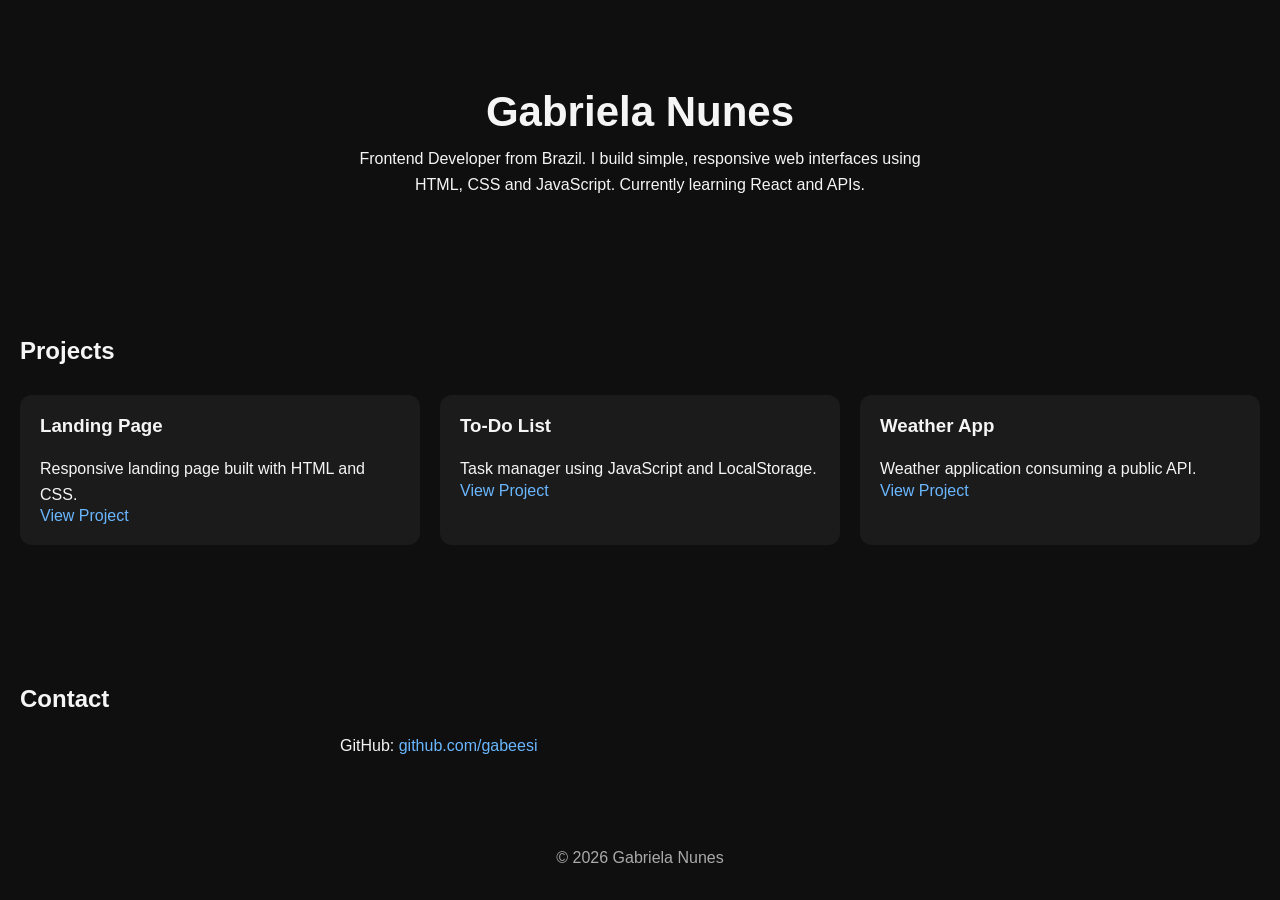
==== index.html @ 38191919 "new resume" ====
<!DOCTYPE html>
<html lang="pt-BR">
<head>
  <meta charset="UTF-8" />
  <meta name="viewport" content="width=device-width, initial-scale=1.0" />
  <title>Gabriela Nunes | Frontend Developer</title>
  <style>
    body{font-family:Arial, Helvetica, sans-serif;margin:0;background:#0f0f0f;color:#f5f5f5}
    header{padding:60px 20px;text-align:center}
    h1{font-size:42px;margin-bottom:10px}
    p{max-width:600px;margin:auto;line-height:1.6}
    section{padding:60px 20px}
    .projects{display:grid;grid-template-columns:repeat(auto-fit,minmax(250px,1fr));gap:20px;margin-top:30px}
    .card{background:#1b1b1b;padding:20px;border-radius:12px}
    .card h3{margin-top:0}
    a{color:#6ab7ff;text-decoration:none}
    footer{text-align:center;padding:30px 10px;color:#aaa}
  </style>
</head>
<body>

<header>
  <h1>Gabriela Nunes</h1>
  <p>Frontend Developer from Brazil. I build simple, responsive web interfaces using HTML, CSS and JavaScript. Currently learning React and APIs.</p>
</header>

<section>
  <h2>Projects</h2>
  <div class="projects">

    <div class="card">
      <h3>Landing Page</h3>
      <p>Responsive landing page built with HTML and CSS.</p>
      <a href="#">View Project</a>
    </div>

    <div class="card">
      <h3>To‑Do List</h3>
      <p>Task manager using JavaScript and LocalStorage.</p>
      <a href="#">View Project</a>
    </div>

    <div class="card">
      <h3>Weather App</h3>
      <p>Weather application consuming a public API.</p>
      <a href="#">View Project</a>
    </div>

  </div>
</section>

<section>
  <h2>Contact</h2>
  <p>
    GitHub: <a href="https://github.com/gabeesi">github.com/gabeesi</a><br/>
  </p>
</section>

<footer>
  © 2026 Gabriela Nunes
</footer>

</body>
</html>
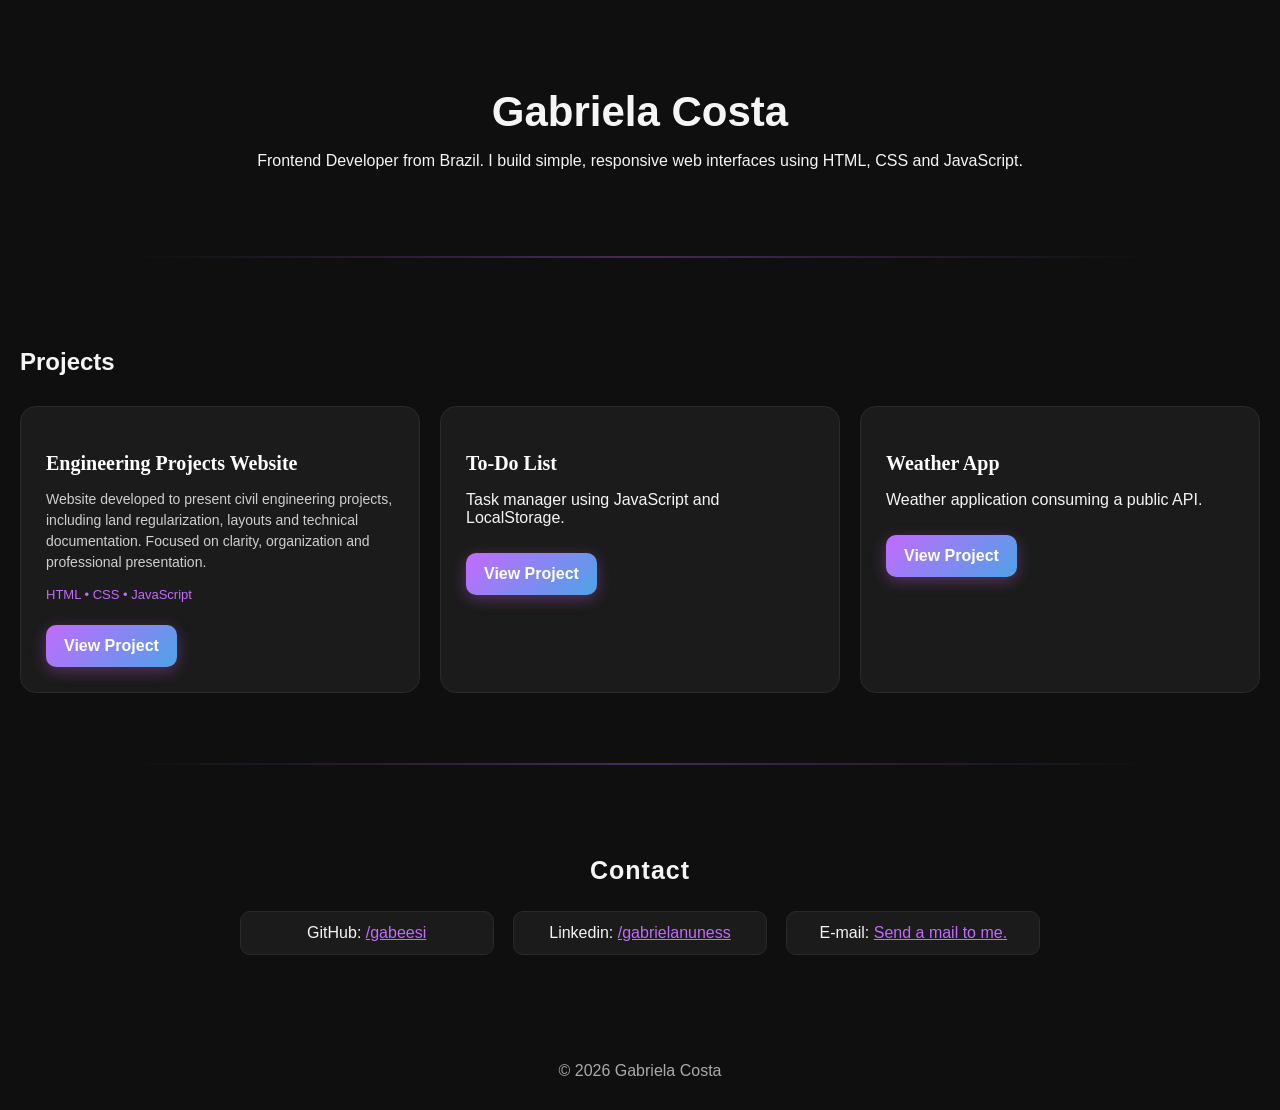
==== commit 440b2904: "att" ====
--- a/index.html
+++ b/index.html
@@ -3,63 +3,55 @@
 <head>
   <meta charset="UTF-8" />
   <meta name="viewport" content="width=device-width, initial-scale=1.0" />
-  <title>Gabriela Nunes | Frontend Developer</title>
-  <style>
-    body{font-family:Arial, Helvetica, sans-serif;margin:0;background:#0f0f0f;color:#f5f5f5}
-    header{padding:60px 20px;text-align:center}
-    h1{font-size:42px;margin-bottom:10px}
-    p{max-width:600px;margin:auto;line-height:1.6}
-    section{padding:60px 20px}
-    .projects{display:grid;grid-template-columns:repeat(auto-fit,minmax(250px,1fr));gap:20px;margin-top:30px}
-    .card{background:#1b1b1b;padding:20px;border-radius:12px}
-    .card h3{margin-top:0}
-    a{color:#6ab7ff;text-decoration:none}
-    footer{text-align:center;padding:30px 10px;color:#aaa}
-  </style>
+  <title>Gabriela Costa | Frontend Developer</title>
+  <link rel="stylesheet" href="index.css" />
 </head>
 <body>
 
 <header>
-  <h1>Gabriela Nunes</h1>
-  <p>Frontend Developer from Brazil. I build simple, responsive web interfaces using HTML, CSS and JavaScript. Currently learning React and APIs.</p>
+  <h1>Gabriela Costa</h1>
+  <p>Frontend Developer from Brazil. I build simple, responsive web interfaces using HTML, CSS and JavaScript.</p>
 </header>
-
+<hr>
 <section>
   <h2>Projects</h2>
   <div class="projects">
-
     <div class="card">
-      <h3>Landing Page</h3>
-      <p>Responsive landing page built with HTML and CSS.</p>
-      <a href="#">View Project</a>
+    <h3>Engineering Projects Website</h3>
+      <p class="description">Website developed to present civil engineering projects, including land regularization, layouts and technical documentation. Focused on clarity, organization and professional presentation.</p>
+      <p class="tech">HTML • CSS • JavaScript</p>
+      <a class="btn" href="https://gabeesi.github.io/ArtesiaEC/" target="_blank">View Project</a>
     </div>
 
     <div class="card">
-      <h3>To‑Do List</h3>
+      <h3>To-Do List</h3>
       <p>Task manager using JavaScript and LocalStorage.</p>
-      <a href="#">View Project</a>
+      <a class="btn" href="https://gabeesi.github.io/ArtesiaEC/" target="_blank">View Project</a>
     </div>
 
     <div class="card">
       <h3>Weather App</h3>
       <p>Weather application consuming a public API.</p>
-      <a href="#">View Project</a>
+     <a class="btn" href="https://gabeesi.github.io/ArtesiaEC/" target="_blank">View Project</a>
     </div>
-
+   
+  </div>
+</section>
+<hr>
+<section class="contact-section">
+  <h2>Contact</h2>
+  <div class="contact-container">
+      <p>GitHub: <a class="a1" href="https://github.com/gabeesi" target="_blank">/gabeesi</a></p>
+      <p>Linkedin: <a class="a1" href="https://www.linkedin.com/in/gabrielanuness/" target="_blank">/gabrielanuness</a></p>
+      <p>E-mail: <a class="a1" href="mailto:gabeesi.kg@gmail.com" target="_blank">Send a mail to me.</a></p>
   </div>
 </section>
 
-<section>
-  <h2>Contact</h2>
-  <p>
-    GitHub: <a href="https://github.com/gabeesi">github.com/gabeesi</a><br/>
-  </p>
-</section>
-
 <footer>
-  © 2026 Gabriela Nunes
+  © 2026 Gabriela Costa
 </footer>
 
+<script src="index.js"></script>
 </body>
 </html>
 
--- a/index.css
+++ b/index.css
@@ -0,0 +1,139 @@
+
+body{
+  font-family:Arial, Helvetica, sans-serif;
+  margin:0;
+  background:#0f0f0f;
+  color:#f5f5f5;
+}
+
+header{
+  padding:60px 20px;
+  text-align:center;
+}
+
+hr{
+  border: none;
+  height: 2px;
+  opacity: 0.3;
+  margin: 10px auto;
+  width: 80%;
+  background: linear-gradient(to right, transparent, #c36aff, transparent);
+}
+
+h1{
+  font-size:42px;
+  margin-bottom:10px;
+}
+
+section{
+  padding:60px 20px;
+}
+
+.projects{
+  display:grid;
+  grid-template-columns:repeat(auto-fit,minmax(250px,1fr));
+  gap:20px;
+  margin-top:30px;
+}
+
+.card {
+  background: #1b1b1b;
+  padding: 25px;
+  border-radius: 16px;
+  transition: 0.3s ease;
+  border: 1px solid #2a2a2a;
+}
+
+.card:hover {
+  transform: translateY(-6px);
+  border-color: #e66aff4d;
+  box-shadow: 0 8px 25px rgba(106, 183, 255, 0.15);
+}
+
+.card h3 {
+  margin-bottom: 10px;
+  color: #fff;
+  font-family: 'Times New Roman', Times, serif;
+  font-size: 20px;
+}
+
+.description {
+  font-family: Arial, Helvetica, sans-serif;
+  font-size: 14px;
+  color: #cfcfcf;
+  line-height: 1.5;
+}
+
+.tech {
+  margin-top: 10px;
+  font-size: 13px;
+  color: #c36aff;
+  font-weight: 500;
+}
+
+.btn {
+  display: inline-block;
+  margin-top: 10px;
+  padding: 12px 18px;
+  background: linear-gradient(135deg, #c36aff, #4da3e6);
+  color: #fff;
+  text-decoration: none;
+  border-radius: 10px;
+  font-weight: 600;
+  transition: 0.3s ease;
+  box-shadow: 0 4px 15px #e66aff4d;
+}
+
+.btn:hover {
+  transform: translateY(-3px) scale(1.03);
+  box-shadow: 0 6px 20px #e66aff4d;
+}
+
+.a1 {
+  margin-top: 10px;
+  font-size: 16px;
+  color: #c36aff;
+  font-weight: 500;
+}
+
+.contact-container {
+  display: grid;
+  grid-template-columns: repeat(3, 1fr);
+  gap: 20px;
+  max-width: 800px;
+  margin: 1px auto;
+  justify-items: center;
+  justify-content: center;
+}
+
+.contact-container p {
+  background: #1b1b1b;
+  padding: 12px 16px;
+  border-radius: 10px;
+  border: 1px solid #2a2a2a;
+  text-align: center;
+  width: 100%;
+  max-width: 220px;
+}
+
+.contact-container p:hover {
+  border-color: #c36aff;
+  transform: translateY(-3px);
+  transition: 0.3s;
+}
+
+.contact-section {
+  text-align: center;
+}
+
+.contact-section h2 {
+  margin-bottom: 10px;
+  font-size: 25px;
+  letter-spacing: 1px;
+}
+
+footer{
+  text-align:center;
+  padding:30px 10px;
+  color:#aaa;
+}
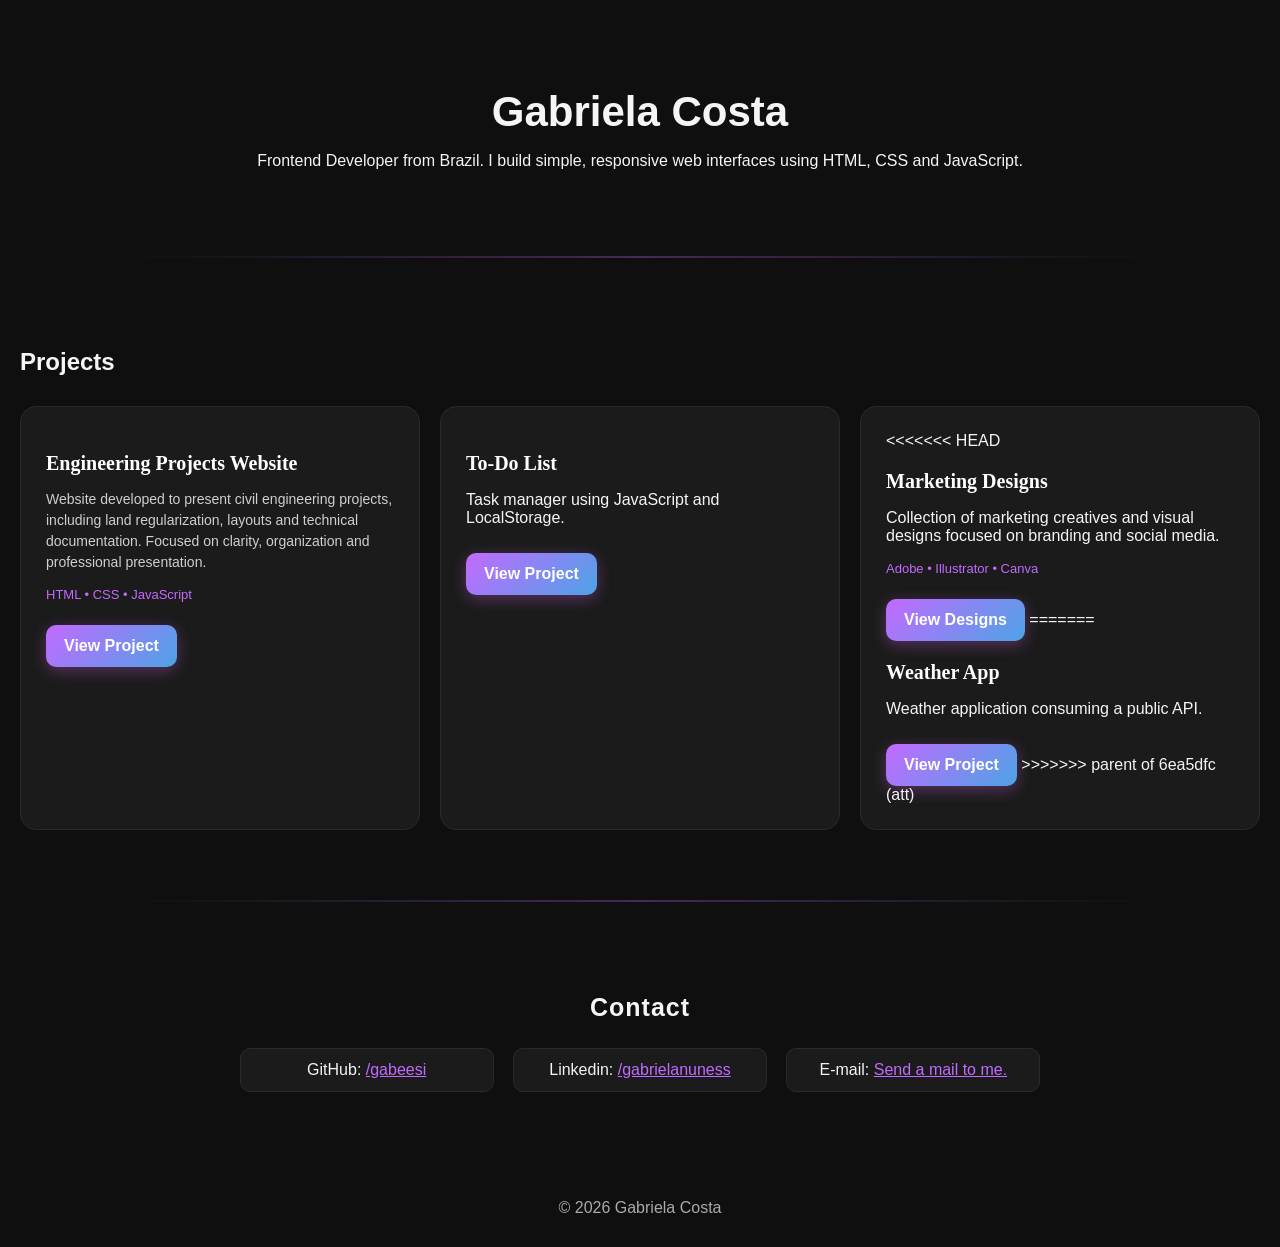
==== commit 5b70a02d: "a" ====
--- a/index.html
+++ b/index.html
@@ -30,9 +30,16 @@
     </div>
 
     <div class="card">
+<<<<<<< HEAD
+      <h3>Marketing Designs</h3>
+      <p>Collection of marketing creatives and visual designs focused on branding and social media.</p>
+      <p class="tech">Adobe • Illustrator • Canva </p>
+      <a class="btn" href="designs.html" target="_blank">View Designs</a>
+=======
       <h3>Weather App</h3>
       <p>Weather application consuming a public API.</p>
      <a class="btn" href="https://gabeesi.github.io/ArtesiaEC/" target="_blank">View Project</a>
+>>>>>>> parent of 6ea5dfc (att)
     </div>
    
   </div>
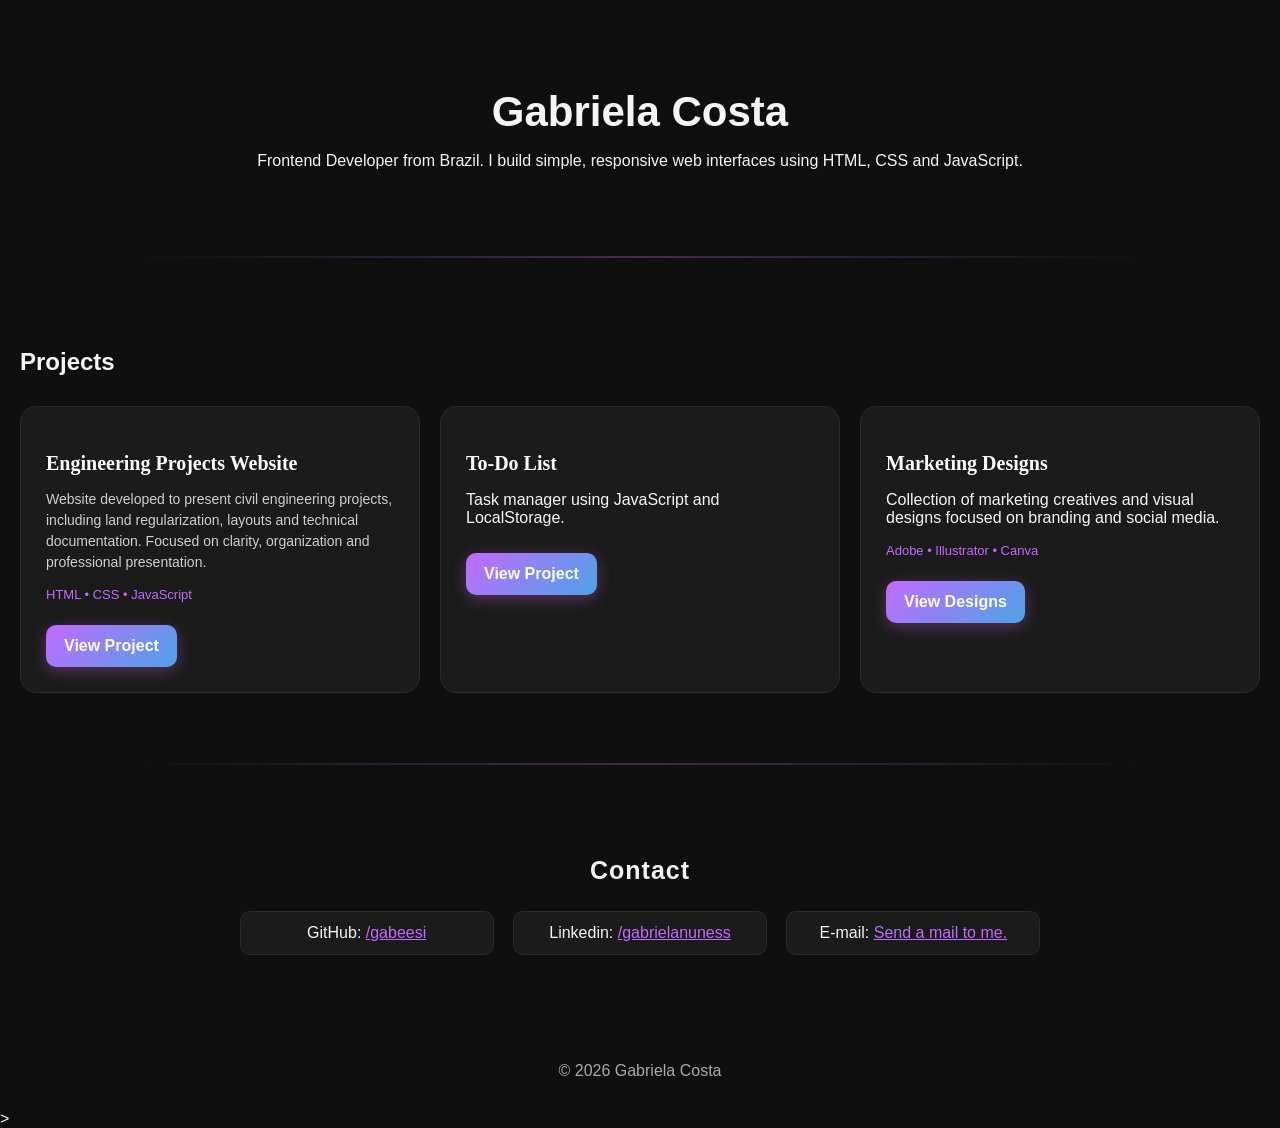
==== commit d2fd62dd: "newatt" ====
--- a/index.html
+++ b/index.html
@@ -30,16 +30,11 @@
     </div>
 
     <div class="card">
-<<<<<<< HEAD
       <h3>Marketing Designs</h3>
       <p>Collection of marketing creatives and visual designs focused on branding and social media.</p>
       <p class="tech">Adobe • Illustrator • Canva </p>
       <a class="btn" href="designs.html" target="_blank">View Designs</a>
-=======
-      <h3>Weather App</h3>
-      <p>Weather application consuming a public API.</p>
-     <a class="btn" href="https://gabeesi.github.io/ArtesiaEC/" target="_blank">View Project</a>
->>>>>>> parent of 6ea5dfc (att)
+
     </div>
    
   </div>
@@ -62,3 +57,4 @@
 </body>
 </html>
 
+>
--- a/index.css
+++ b/index.css
@@ -10,7 +10,7 @@
   padding:60px 20px;
   text-align:center;
 }
-
+/*Transparence hr*/
 hr{
   border: none;
   height: 2px;
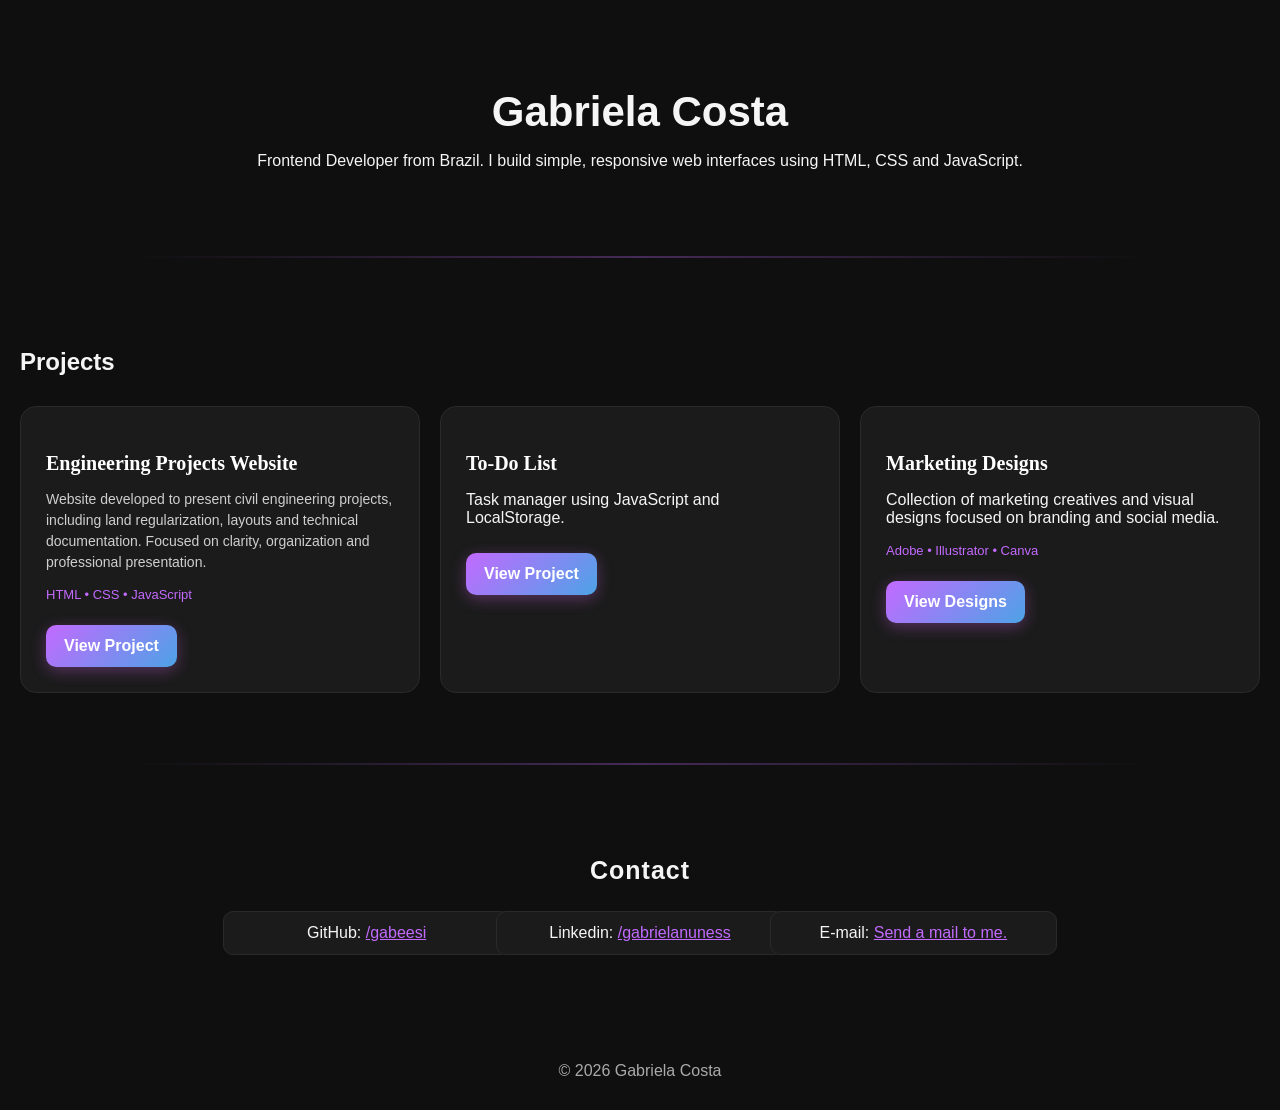
==== commit ccf91591: "mobile" ====
--- a/index.html
+++ b/index.html
@@ -13,6 +13,7 @@
   <p>Frontend Developer from Brazil. I build simple, responsive web interfaces using HTML, CSS and JavaScript.</p>
 </header>
 <hr>
+<!--Projects Cards-->
 <section>
   <h2>Projects</h2>
   <div class="projects">
@@ -40,6 +41,7 @@
   </div>
 </section>
 <hr>
+<!--Contact Section-->
 <section class="contact-section">
   <h2>Contact</h2>
   <div class="contact-container">
@@ -56,5 +58,3 @@
 <script src="index.js"></script>
 </body>
 </html>
-
->
--- a/index.css
+++ b/index.css
@@ -113,7 +113,7 @@
   border: 1px solid #2a2a2a;
   text-align: center;
   width: 100%;
-  max-width: 220px;
+  max-width: 100%;
 }
 
 .contact-container p:hover {
@@ -131,9 +131,20 @@
   font-size: 25px;
   letter-spacing: 1px;
 }
+@media (max-width: 768px) {
+    .card {
+        grid-template-columns: 1fr;
+    }
 
+    .contact-container {
+        grid-template-columns: 1fr;
+    }
+
+
+}
 footer{
   text-align:center;
   padding:30px 10px;
   color:#aaa;
 }
+
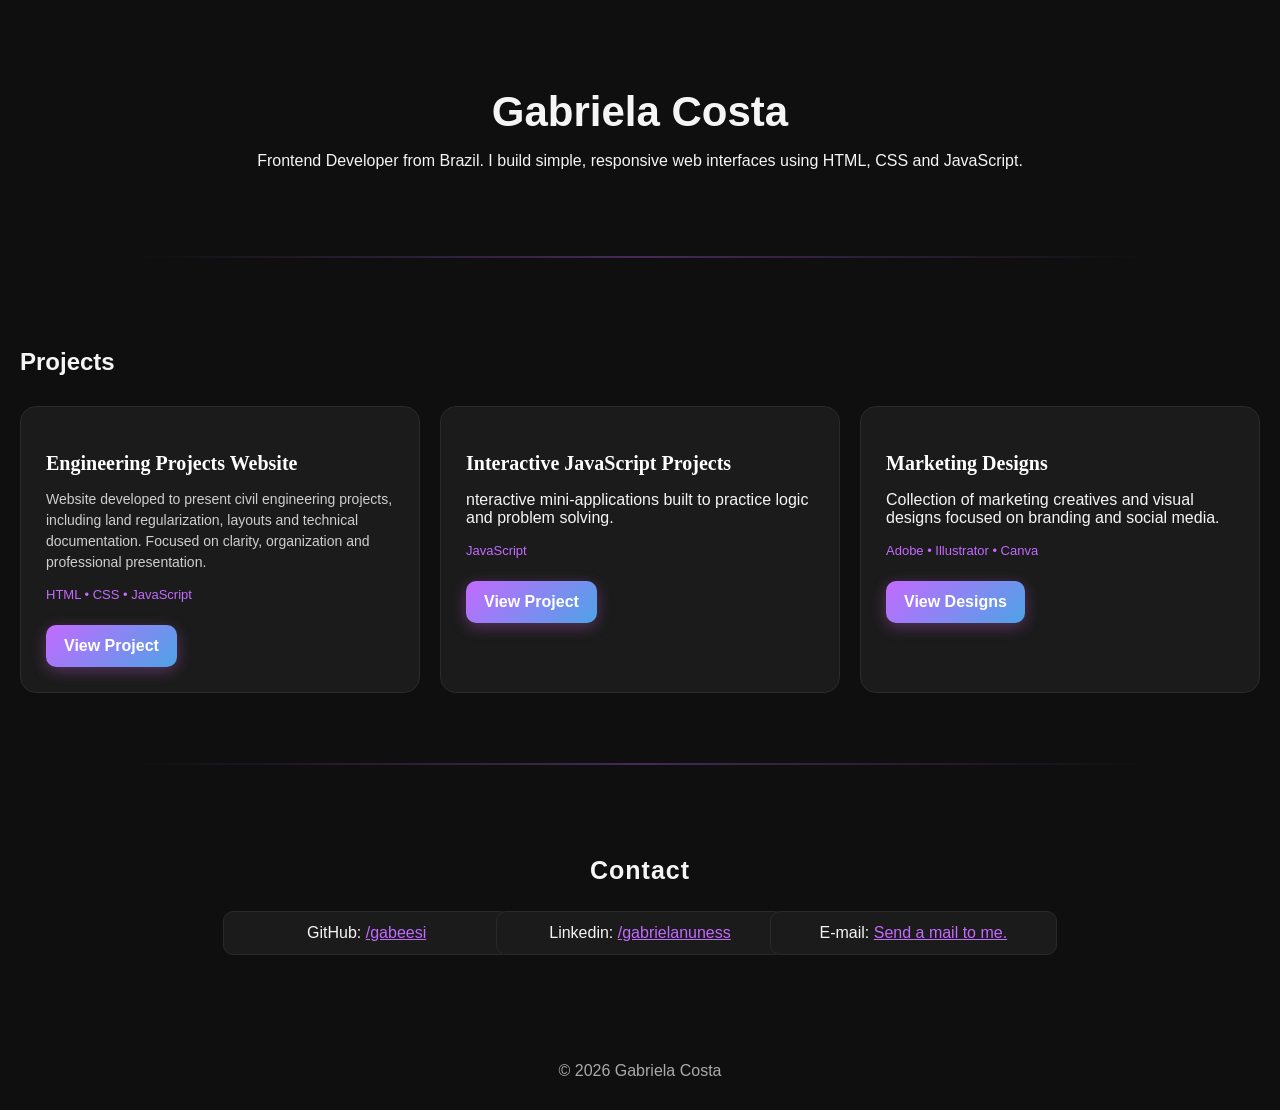
==== commit 2746d144: "javascript projects" ====
--- a/index.html
+++ b/index.html
@@ -25,9 +25,10 @@
     </div>
 
     <div class="card">
-      <h3>To-Do List</h3>
-      <p>Task manager using JavaScript and LocalStorage.</p>
-      <a class="btn" href="https://gabeesi.github.io/ArtesiaEC/" target="_blank">View Project</a>
+      <h3>Interactive JavaScript Projects</h3>
+      <p>nteractive mini-applications built to practice logic and problem solving.</p>
+      <p class="tech">JavaScript</p>
+      <a class="btn" href="projects.html" target="_blank">View Project</a>
     </div>
 
     <div class="card">
